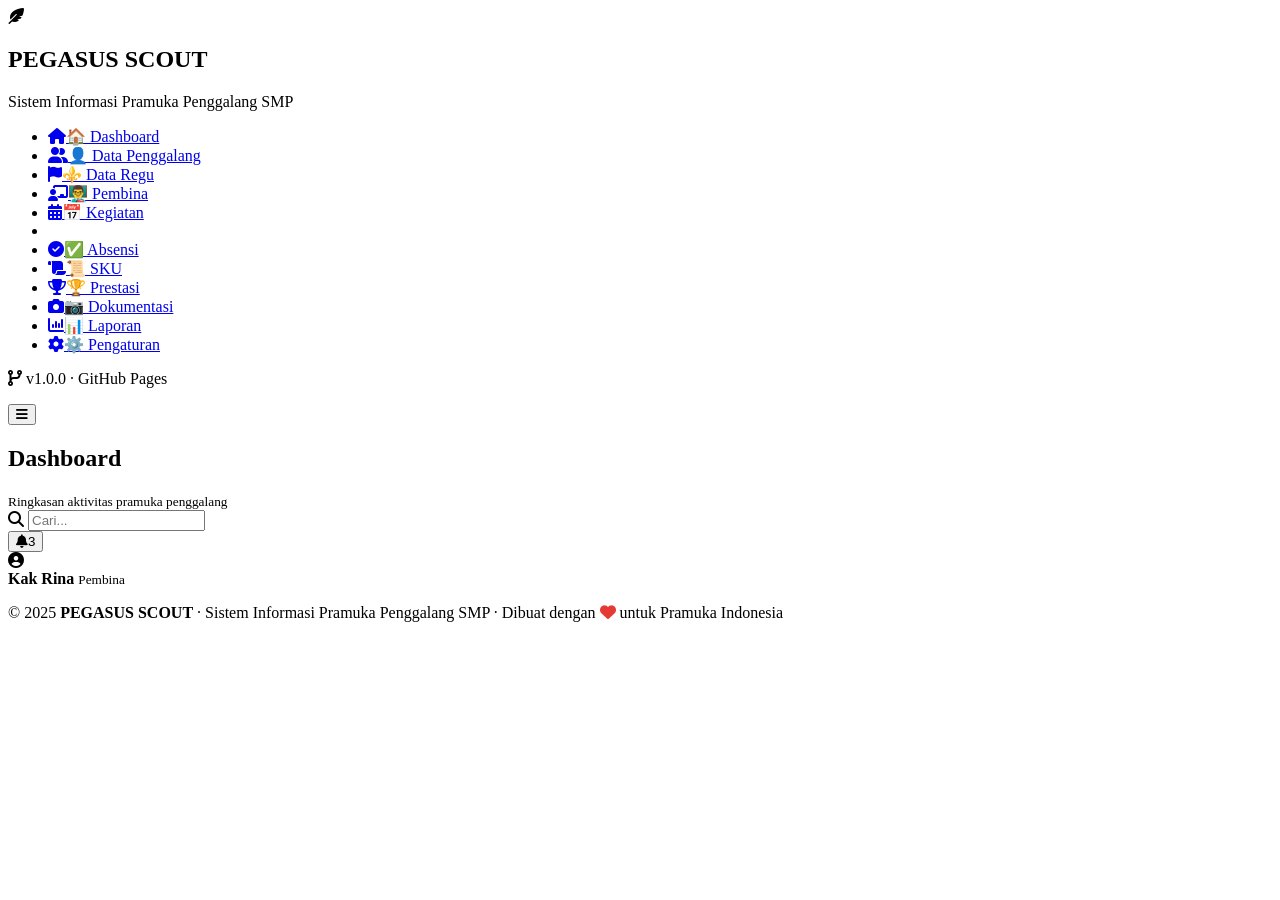
==== index.html @ 275eba56 "Create index.html" ====
<!DOCTYPE html>
<html lang="id">
<head>
  <meta charset="UTF-8" />
  <meta name="viewport" content="width=device-width, initial-scale=1.0" />
  <meta name="description" content="PEGASUS SCOUT - Sistem Informasi Pramuka Penggalang SMP" />
  <title>PEGASUS SCOUT | Sistem Informasi Pramuka Penggalang SMP</title>
  <link rel="icon" href="data:image/svg+xml,<svg xmlns='http://www.w3.org/2000/svg' viewBox='0 0 100 100'><text y='.9em' font-size='90'>⚜️</text></svg>" />
  <link rel="stylesheet" href="https://cdnjs.cloudflare.com/ajax/libs/font-awesome/6.5.0/css/all.min.css" />
  <link rel="stylesheet" href="css/style.css" />
</head>
<body>

  <!-- ================= SIDEBAR ================= -->
  <aside class="sidebar" id="sidebar">
    <div class="brand">
      <div class="brand-logo">
        <i class="fas fa-feather-alt"></i>
      </div>
      <div class="brand-text">
        <h1>PEGASUS SCOUT</h1>
        <p>Sistem Informasi Pramuka Penggalang SMP</p>
      </div>
    </div>

    <nav class="nav">
      <ul>
        <li><a href="#" class="nav-link active" data-page="dashboard"><i class="fas fa-house"></i><span>🏠 Dashboard</span></a></li>
        <li><a href="#" class="nav-link" data-page="penggalang"><i class="fas fa-user-group"></i><span>👤 Data Penggalang</span></a></li>
        <li><a href="#" class="nav-link" data-page="regu"><i class="fas fa-flag"></i><span>⚜️ Data Regu</span></a></li>
        <li><a href="#" class="nav-link" data-page="pembina"><i class="fas fa-chalkboard-user"></i><span>👨‍🏫 Pembina</span></a></li>
        <li><a href="#" class="nav-link" data-page="kegiatan"><i class="fas fa-calendar-days"></i><span>📅 Kegiatan</span></a></li>
        <li class="nav-divider"></li>
        <li><a href="#" class="nav-link" data-page="absensi"><i class="fas fa-circle-check"></i><span>✅ Absensi</span></a></li>
        <li><a href="#" class="nav-link" data-page="sku"><i class="fas fa-scroll"></i><span>📜 SKU</span></a></li>
        <li><a href="#" class="nav-link" data-page="prestasi"><i class="fas fa-trophy"></i><span>🏆 Prestasi</span></a></li>
        <li><a href="#" class="nav-link" data-page="dokumentasi"><i class="fas fa-camera"></i><span>📷 Dokumentasi</span></a></li>
        <li><a href="#" class="nav-link" data-page="laporan"><i class="fas fa-chart-column"></i><span>📊 Laporan</span></a></li>
        <li><a href="#" class="nav-link" data-page="pengaturan"><i class="fas fa-gear"></i><span>⚙️ Pengaturan</span></a></li>
      </ul>
    </nav>

    <div class="sidebar-footer">
      <p><i class="fas fa-code-branch"></i> v1.0.0 · GitHub Pages</p>
    </div>
  </aside>

  <!-- ================= MAIN ================= -->
  <main class="main">
    <header class="topbar">
      <button class="menu-toggle" id="menuToggle" aria-label="Toggle menu">
        <i class="fas fa-bars"></i>
      </button>
      <div class="topbar-title">
        <h2 id="pageTitle">Dashboard</h2>
        <small id="pageSubtitle">Ringkasan aktivitas pramuka penggalang</small>
      </div>
      <div class="topbar-actions">
        <div class="search-box">
          <i class="fas fa-search"></i>
          <input type="text" placeholder="Cari..." />
        </div>
        <button class="icon-btn" title="Notifikasi"><i class="fas fa-bell"></i><span class="badge">3</span></button>
        <div class="user-profile">
          <i class="fas fa-circle-user"></i>
          <div>
            <strong>Kak Rina</strong>
            <small>Pembina</small>
          </div>
        </div>
      </div>
    </header>

    <section class="content" id="content"></section>

    <footer class="footer">
      <p>© 2025 <strong>PEGASUS SCOUT</strong> · Sistem Informasi Pramuka Penggalang SMP · Dibuat dengan <i class="fas fa-heart" style="color:#e53935"></i> untuk Pramuka Indonesia</p>
    </footer>
  </main>

  <script src="js/app.js"></script>
</body>
</html>
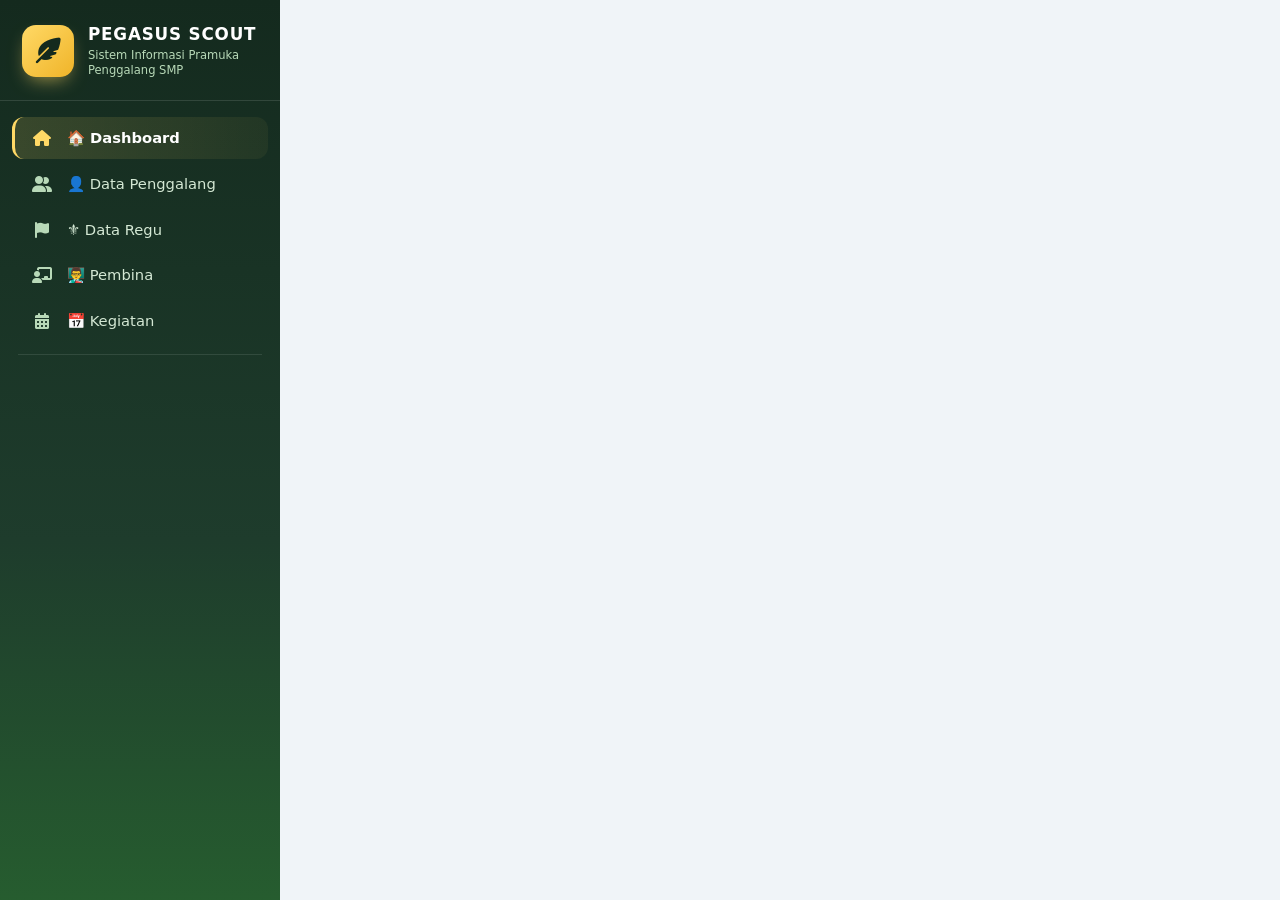
==== commit 3c1cda91: "Update index.html" ====
--- a/index.html
+++ b/index.html
@@ -1,83 +1,30 @@
 <!DOCTYPE html>
 <html lang="id">
 <head>
-  <meta charset="UTF-8" />
-  <meta name="viewport" content="width=device-width, initial-scale=1.0" />
-  <meta name="description" content="PEGASUS SCOUT - Sistem Informasi Pramuka Penggalang SMP" />
-  <title>PEGASUS SCOUT | Sistem Informasi Pramuka Penggalang SMP</title>
-  <link rel="icon" href="data:image/svg+xml,<svg xmlns='http://www.w3.org/2000/svg' viewBox='0 0 100 100'><text y='.9em' font-size='90'>⚜️</text></svg>" />
-  <link rel="stylesheet" href="https://cdnjs.cloudflare.com/ajax/libs/font-awesome/6.5.0/css/all.min.css" />
-  <link rel="stylesheet" href="css/style.css" />
+<meta charset="UTF-8" />
+<meta name="viewport" content="width=device-width, initial-scale=1.0" />
+<title>PEGASUS SCOUT | Dashboard</title>
+<link rel="icon" href="data:image/svg+xml,<svg xmlns='http://www.w3.org/2000/svg' viewBox='0 0 100 100'><text y='.9em' font-size='90'>⚜️</text></svg>" />
+<link rel="stylesheet" href="https://cdnjs.cloudflare.com/ajax/libs/font-awesome/6.5.0/css/all.min.css" />
+<link rel="stylesheet" href="css/style.css" />
 </head>
 <body>
 
-  <!-- ================= SIDEBAR ================= -->
-  <aside class="sidebar" id="sidebar">
-    <div class="brand">
-      <div class="brand-logo">
-        <i class="fas fa-feather-alt"></i>
-      </div>
-      <div class="brand-text">
-        <h1>PEGASUS SCOUT</h1>
-        <p>Sistem Informasi Pramuka Penggalang SMP</p>
-      </div>
+<aside class="sidebar" id="sidebar">
+  <div class="brand">
+    <div class="brand-logo"><i class="fas fa-feather-alt"></i></div>
+    <div class="brand-text">
+      <h1>PEGASUS SCOUT</h1>
+      <p>Sistem Informasi Pramuka Penggalang SMP</p>
     </div>
+  </div>
 
-    <nav class="nav">
-      <ul>
-        <li><a href="#" class="nav-link active" data-page="dashboard"><i class="fas fa-house"></i><span>🏠 Dashboard</span></a></li>
-        <li><a href="#" class="nav-link" data-page="penggalang"><i class="fas fa-user-group"></i><span>👤 Data Penggalang</span></a></li>
-        <li><a href="#" class="nav-link" data-page="regu"><i class="fas fa-flag"></i><span>⚜️ Data Regu</span></a></li>
-        <li><a href="#" class="nav-link" data-page="pembina"><i class="fas fa-chalkboard-user"></i><span>👨‍🏫 Pembina</span></a></li>
-        <li><a href="#" class="nav-link" data-page="kegiatan"><i class="fas fa-calendar-days"></i><span>📅 Kegiatan</span></a></li>
-        <li class="nav-divider"></li>
-        <li><a href="#" class="nav-link" data-page="absensi"><i class="fas fa-circle-check"></i><span>✅ Absensi</span></a></li>
-        <li><a href="#" class="nav-link" data-page="sku"><i class="fas fa-scroll"></i><span>📜 SKU</span></a></li>
-        <li><a href="#" class="nav-link" data-page="prestasi"><i class="fas fa-trophy"></i><span>🏆 Prestasi</span></a></li>
-        <li><a href="#" class="nav-link" data-page="dokumentasi"><i class="fas fa-camera"></i><span>📷 Dokumentasi</span></a></li>
-        <li><a href="#" class="nav-link" data-page="laporan"><i class="fas fa-chart-column"></i><span>📊 Laporan</span></a></li>
-        <li><a href="#" class="nav-link" data-page="pengaturan"><i class="fas fa-gear"></i><span>⚙️ Pengaturan</span></a></li>
-      </ul>
-    </nav>
-
-    <div class="sidebar-footer">
-      <p><i class="fas fa-code-branch"></i> v1.0.0 · GitHub Pages</p>
-    </div>
-  </aside>
-
-  <!-- ================= MAIN ================= -->
-  <main class="main">
-    <header class="topbar">
-      <button class="menu-toggle" id="menuToggle" aria-label="Toggle menu">
-        <i class="fas fa-bars"></i>
-      </button>
-      <div class="topbar-title">
-        <h2 id="pageTitle">Dashboard</h2>
-        <small id="pageSubtitle">Ringkasan aktivitas pramuka penggalang</small>
-      </div>
-      <div class="topbar-actions">
-        <div class="search-box">
-          <i class="fas fa-search"></i>
-          <input type="text" placeholder="Cari..." />
-        </div>
-        <button class="icon-btn" title="Notifikasi"><i class="fas fa-bell"></i><span class="badge">3</span></button>
-        <div class="user-profile">
-          <i class="fas fa-circle-user"></i>
-          <div>
-            <strong>Kak Rina</strong>
-            <small>Pembina</small>
-          </div>
-        </div>
-      </div>
-    </header>
-
-    <section class="content" id="content"></section>
-
-    <footer class="footer">
-      <p>© 2025 <strong>PEGASUS SCOUT</strong> · Sistem Informasi Pramuka Penggalang SMP · Dibuat dengan <i class="fas fa-heart" style="color:#e53935"></i> untuk Pramuka Indonesia</p>
-    </footer>
-  </main>
-
-  <script src="js/app.js"></script>
-</body>
-</html>
+  <nav class="nav">
+    <ul id="navList">
+      <li><a href="#dashboard" class="nav-link active" data-page="dashboard"><i class="fas fa-house"></i><span>🏠 Dashboard</span></a></li>
+      <li><a href="#penggalang" class="nav-link" data-page="penggalang"><i class="fas fa-user-group"></i><span>👤 Data Penggalang</span></a></li>
+      <li><a href="#regu" class="nav-link" data-page="regu"><i class="fas fa-flag"></i><span>⚜️ Data Regu</span></a></li>
+      <li><a href="#pembina" class="nav-link" data-page="pembina" data-pembina-only><i class="fas fa-chalkboard-user"></i><span>👨‍🏫 Pembina</span></a></li>
+      <li><a href="#kegiatan" class="nav-link" data-page="kegiatan" data-pembina-only><i class="fas fa-calendar-days"></i><span>📅 Kegiatan</span></a></li>
+      <li class="nav-divider"></li>
+      <li><a href="#absensi" class="nav-link" data-page="absensi"><i
--- a/css/style.css
+++ b/css/style.css
@@ -0,0 +1,152 @@
+*{margin:0;padding:0;box-sizing:border-box}
+:root{
+  --primary:#1e3c2c;--primary-light:#2e7d32;--primary-dark:#142a1e;
+  --accent:#ffd966;--bg:#f0f4f8;--card:#ffffff;--text:#1f2937;
+  --muted:#6b7280;--border:#e5e7eb;--success:#10b981;--danger:#ef4444;
+  --warning:#f59e0b;--info:#3b82f6;
+  --shadow:0 8px 24px -8px rgba(30,60,44,.12);--radius:16px;
+}
+body{font-family:'Segoe UI',Roboto,system-ui,sans-serif;background:var(--bg);color:var(--text);display:flex;min-height:100vh;overflow-x:hidden}
+
+/* SIDEBAR */
+.sidebar{width:280px;background:linear-gradient(180deg,var(--primary-dark) 0%,var(--primary) 60%,var(--primary-light) 140%);color:#e9f5e9;display:flex;flex-direction:column;height:100vh;position:sticky;top:0;overflow-y:auto;transition:transform .3s ease;z-index:100}
+.sidebar::-webkit-scrollbar{width:6px}
+.sidebar::-webkit-scrollbar-thumb{background:rgba(255,255,255,.2);border-radius:3px}
+.brand{display:flex;align-items:center;gap:14px;padding:24px 22px 22px;border-bottom:1px solid rgba(255,255,255,.12)}
+.brand-logo{width:52px;height:52px;background:linear-gradient(135deg,var(--accent),#f0b429);border-radius:14px;display:grid;place-items:center;font-size:1.6rem;color:var(--primary-dark);box-shadow:0 8px 18px -6px rgba(255,217,102,.6);flex-shrink:0}
+.brand-text h1{font-size:1.05rem;font-weight:700;letter-spacing:.8px;color:#fff;line-height:1.2}
+.brand-text p{font-size:.72rem;color:#b8d9b8;margin-top:4px;line-height:1.3}
+.nav{flex:1;padding:16px 12px}
+.nav ul{list-style:none;display:flex;flex-direction:column;gap:4px}
+.nav-divider{height:1px;background:rgba(255,255,255,.1);margin:8px 6px}
+.nav-link{display:flex;align-items:center;gap:14px;padding:12px 16px;border-radius:12px;color:#d4e8d4;text-decoration:none;font-size:.92rem;font-weight:500;transition:all .2s ease;border-left:3px solid transparent}
+.nav-link i{width:22px;font-size:1rem;text-align:center;color:#b8d9b8;transition:color .2s}
+.nav-link:hover{background:rgba(255,255,255,.08);color:#fff;transform:translateX(3px)}
+.nav-link:hover i{color:var(--accent)}
+.nav-link.active{background:linear-gradient(90deg,rgba(255,217,102,.15),rgba(255,217,102,.05));color:#fff;border-left-color:var(--accent);font-weight:600}
+.nav-link.active i{color:var(--accent)}
+.sidebar-footer{padding:16px 22px 20px;font-size:.72rem;color:#a8c5a8;text-align:center;border-top:1px solid rgba(255,255,255,.1)}
+
+/* MAIN */
+.main{flex:1;display:flex;flex-direction:column;min-width:0}
+.topbar{background:#fff;padding:16px 28px;display:flex;align-items:center;gap:20px;border-bottom:1px solid var(--border);box-shadow:0 2px 12px rgba(0,0,0,.03);position:sticky;top:0;z-index:50}
+.menu-toggle{display:none;background:none;border:none;font-size:1.3rem;color:var(--primary);cursor:pointer;padding:6px;border-radius:8px}
+.menu-toggle:hover{background:#f0f4f8}
+.topbar-title h2{font-size:1.4rem;color:var(--primary);font-weight:700;line-height:1.2}
+.topbar-title small{color:var(--muted);font-size:.82rem}
+.topbar-actions{margin-left:auto;display:flex;align-items:center;gap:14px;position:relative}
+.icon-btn{position:relative;width:40px;height:40px;border-radius:50%;border:1px solid var(--border);background:#fff;color:var(--primary);cursor:pointer;font-size:1rem;transition:all .2s}
+.icon-btn:hover{background:#f0f4f8;transform:translateY(-2px)}
+.icon-btn .badge{position:absolute;top:-4px;right:-4px;background:var(--danger);color:#fff;font-size:.65rem;padding:2px 6px;border-radius:10px;font-weight:700}
+.user-profile{display:flex;align-items:center;gap:10px;padding:6px 14px 6px 8px;background:#f0f7f0;border-radius:30px;border:1px solid #dcecdc;transition:all .2s}
+.user-profile:hover{background:#e4f0e4;box-shadow:0 4px 12px -4px rgba(46,125,50,.3)}
+.user-profile i.fa-circle-user{font-size:1.7rem;color:var(--primary-light)}
+.user-profile strong{display:block;font-size:.85rem;color:var(--primary);line-height:1.2}
+.user-profile small{font-size:.72rem;color:var(--muted)}
+
+/* DROPDOWN */
+.user-dropdown{position:absolute;top:calc(100% + 10px);right:0;width:260px;background:#fff;border-radius:16px;box-shadow:0 20px 40px -12px rgba(0,0,0,.2);border:1px solid var(--border);padding:8px;opacity:0;visibility:hidden;transform:translateY(-8px);transition:all .2s ease;z-index:200}
+.user-dropdown.show{opacity:1;visibility:visible;transform:translateY(0)}
+.ud-header{display:flex;align-items:center;gap:12px;padding:12px}
+.ud-header strong{display:block;font-size:.92rem;color:var(--primary);line-height:1.2}
+.ud-header small{font-size:.75rem;color:var(--muted)}
+.user-dropdown hr{border:none;border-top:1px solid var(--border);margin:4px 0}
+.ud-item{width:100%;background:none;border:none;text-align:left;padding:11px 14px;border-radius:10px;font-size:.88rem;color:#374151;cursor:pointer;display:flex;align-items:center;gap:12px;transition:all .15s;font-weight:500}
+.ud-item:hover{background:#f0f7f0;color:var(--primary)}
+.ud-item i{width:18px;color:var(--primary-light)}
+.ud-item.danger{color:var(--danger)}
+.ud-item.danger i{color:var(--danger)}
+.ud-item.danger:hover{background:#fee2e2}
+
+/* CONTENT */
+.content{flex:1;padding:28px;display:flex;flex-direction:column;gap:24px}
+.loading{text-align:center;padding:60px 20px;color:var(--muted);font-size:1rem}
+.loading i{font-size:1.5rem;color:var(--primary-light);margin-right:8px}
+
+.welcome-card{background:linear-gradient(135deg,var(--primary) 0%,var(--primary-light) 100%);border-radius:var(--radius);padding:32px 36px;color:#fff;display:flex;justify-content:space-between;align-items:center;gap:20px;position:relative;overflow:hidden;box-shadow:var(--shadow)}
+.welcome-card::before{content:'';position:absolute;width:240px;height:240px;background:radial-gradient(circle,rgba(255,217,102,.25),transparent 70%);top:-80px;right:-60px;border-radius:50%}
+.welcome-card h1{font-size:1.85rem;font-weight:700;margin-bottom:8px;letter-spacing:.3px}
+.welcome-card p{color:#cfe8cf;max-width:620px;font-size:.95rem;line-height:1.5}
+.welcome-card .welcome-icon{font-size:5rem;color:var(--accent);opacity:.85;filter:drop-shadow(0 8px 20px rgba(0,0,0,.25));flex-shrink:0;z-index:1}
+
+.stats-grid{display:grid;grid-template-columns:repeat(auto-fit,minmax(210px,1fr));gap:20px}
+.stat-card{background:var(--card);border-radius:var(--radius);padding:22px;display:flex;align-items:center;gap:18px;box-shadow:var(--shadow);border:1px solid #eaf2ea;transition:transform .25s ease,box-shadow .25s ease}
+.stat-card:hover{transform:translateY(-5px);box-shadow:0 20px 32px -12px rgba(30,60,44,.2)}
+.stat-icon{width:56px;height:56px;border-radius:16px;display:grid;place-items:center;font-size:1.5rem;flex-shrink:0}
+.stat-icon.green{background:#e8f5e9;color:#2e7d32}
+.stat-icon.blue{background:#e3f2fd;color:#1565c0}
+.stat-icon.amber{background:#fff8e1;color:#ef6c00}
+.stat-icon.purple{background:#f3e5f5;color:#6a1b9a}
+.stat-info h3{font-size:1.8rem;font-weight:700;color:var(--primary);line-height:1}
+.stat-info p{font-size:.78rem;color:var(--muted);text-transform:uppercase;letter-spacing:.6px;font-weight:600;margin-top:6px}
+
+.panel{background:var(--card);border-radius:var(--radius);padding:24px 28px;box-shadow:var(--shadow);border:1px solid #eaf2ea}
+.panel-header{display:flex;align-items:center;justify-content:space-between;margin-bottom:18px;flex-wrap:wrap;gap:12px}
+.panel-header h2{font-size:1.2rem;color:var(--primary);display:flex;align-items:center;gap:10px;font-weight:700}
+.panel-header h2 i{color:var(--primary-light)}
+.btn{background:var(--primary-light);color:#fff;border:none;padding:9px 18px;border-radius:10px;font-size:.85rem;font-weight:600;cursor:pointer;display:inline-flex;align-items:center;gap:8px;transition:all .2s}
+.btn:hover{background:var(--primary);transform:translateY(-2px);box-shadow:0 8px 16px -6px rgba(46,125,50,.5)}
+.btn.secondary{background:#eef3ee;color:var(--primary)}
+.btn.secondary:hover{background:#dce7dc}
+.btn.danger{background:#ef4444;color:#fff}
+.btn.danger:hover{background:#c62828}
+
+.table-wrap{overflow-x:auto}
+table{width:100%;border-collapse:collapse;font-size:.9rem}
+thead th{background:#f3f7f3;color:var(--primary);text-align:left;padding:12px 14px;font-weight:700;font-size:.78rem;text-transform:uppercase;letter-spacing:.5px;border-bottom:2px solid #e0ebe0;white-space:nowrap}
+tbody td{padding:14px;border-bottom:1px solid var(--border);color:#374151}
+tbody tr:hover{background:#f9fdf9}
+tbody tr:last-child td{border-bottom:none}
+.pill{display:inline-block;padding:4px 12px;border-radius:20px;font-size:.72rem;font-weight:700}
+.pill.success{background:#d1fae5;color:#065f46}
+.pill.warning{background:#fef3c7;color:#92400e}
+.pill.danger{background:#fee2e2;color:#991b1b}
+.pill.info{background:#dbeafe;color:#1e40af}
+
+.placeholder{text-align:center;padding:48px 20px;border-radius:var(--radius);border:2px dashed #c8dfc8;background:#f9fdf9;color:#557a55}
+.placeholder i{font-size:2.8rem;color:#86b886;display:block;margin-bottom:14px}
+.placeholder h3{font-size:1.1rem;color:var(--primary);margin-bottom:6px}
+.placeholder p{font-size:.9rem}
+
+.footer{padding:18px 28px;border-top:1px solid var(--border);text-align:center;color:var(--muted);font-size:.82rem;background:#fff}
+.footer strong{color:var(--primary)}
+
+/* MODAL */
+.modal-overlay{position:fixed;inset:0;background:rgba(0,0,0,.5);z-index:500;display:none;align-items:center;justify-content:center;padding:20px}
+.modal-overlay.show{display:flex}
+.modal{background:#fff;border-radius:20px;max-width:520px;width:100%;max-height:90vh;overflow-y:auto;padding:28px;box-shadow:0 30px 60px -20px rgba(0,0,0,.4);animation:modalIn .25s ease}
+@keyframes modalIn{from{opacity:0;transform:scale(.95)}to{opacity:1;transform:scale(1)}}
+.modal h3{color:var(--primary);font-size:1.3rem;margin-bottom:18px;display:flex;align-items:center;gap:10px}
+.modal h3 i{color:var(--primary-light)}
+.form-group{margin-bottom:16px}
+.form-group label{display:block;font-size:.82rem;font-weight:700;color:var(--primary);margin-bottom:6px;text-transform:uppercase;letter-spacing:.4px}
+.form-group input,.form-group select,.form-group textarea{width:100%;padding:11px 14px;border:2px solid var(--border);border-radius:10px;font-size:.92rem;color:var(--text);background:#fff;font-family:inherit;transition:border-color .2s}
+.form-group input:focus,.form-group select:focus,.form-group textarea:focus{outline:none;border-color:var(--primary-light)}
+.modal-actions{display:flex;gap:10px;justify-content:flex-end;margin-top:22px}
+
+.sidebar-overlay{display:none;position:fixed;inset:0;background:rgba(0,0,0,.5);z-index:99}
+.sidebar-overlay.active{display:block}
+
+@media(max-width:992px){.sidebar{width:240px}.welcome-card{padding:26px}.welcome-card h1{font-size:1.5rem}.welcome-card .welcome-icon{font-size:4rem}}
+@media(max-width:820px){
+  .sidebar{position:fixed;transform:translateX(-100%);width:270px;box-shadow:6px 0 30px rgba(0,0,0,.25)}
+  .sidebar.open{transform:translateX(0)}
+  .menu-toggle{display:block}
+  .content{padding:20px 16px}
+  .topbar{padding:14px 18px}
+}
+@media(max-width:560px){
+  .topbar-title h2{font-size:1.1rem}
+  .topbar-title small{display:none}
+  .user-profile div{display:none}
+  .user-profile{padding:6px}
+  .welcome-card{flex-direction:column;align-items:flex-start}
+  .welcome-card .welcome-icon{font-size:3.5rem;align-self:flex-end}
+  .welcome-card h1{font-size:1.3rem}
+  .stats-grid{grid-template-columns:1fr 1fr;gap:14px}
+  .stat-card{padding:16px;gap:12px}
+  .stat-icon{width:44px;height:44px;font-size:1.1rem}
+  .stat-info h3{font-size:1.4rem}
+  .panel{padding:18px}
+}
+@media(max-width:400px){.stats-grid{grid-template-columns:1fr}}
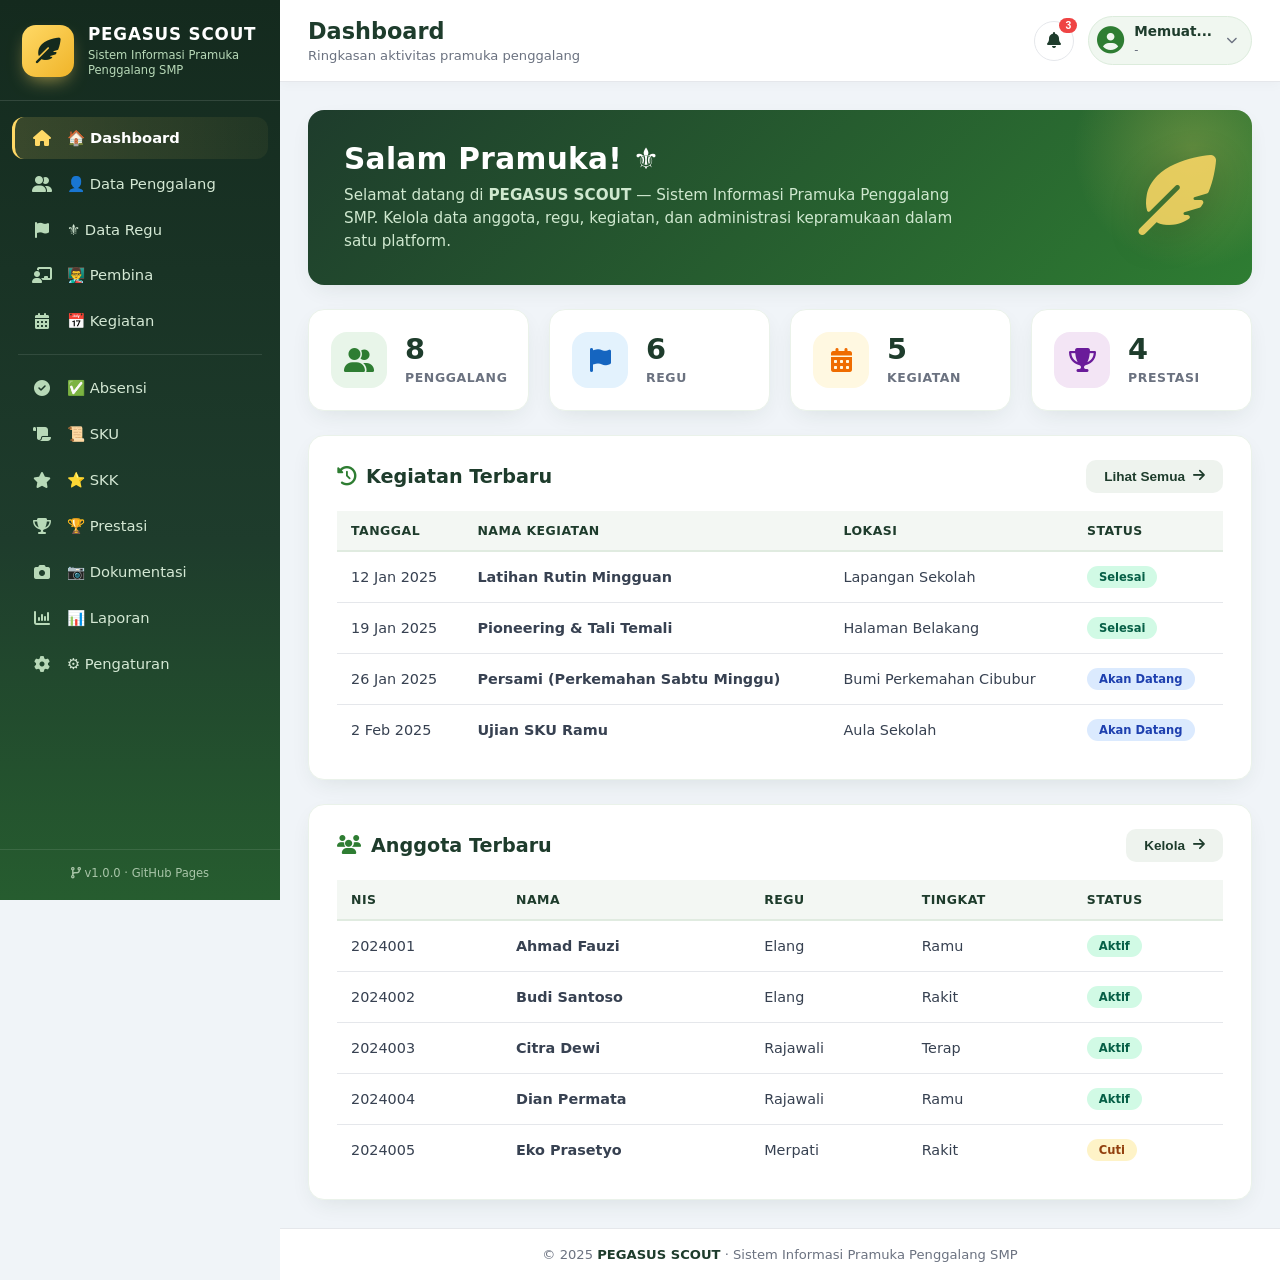
==== commit fbfc93e5: "Update index.html" ====
--- a/index.html
+++ b/index.html
@@ -27,4 +27,68 @@
       <li><a href="#pembina" class="nav-link" data-page="pembina" data-pembina-only><i class="fas fa-chalkboard-user"></i><span>👨‍🏫 Pembina</span></a></li>
       <li><a href="#kegiatan" class="nav-link" data-page="kegiatan" data-pembina-only><i class="fas fa-calendar-days"></i><span>📅 Kegiatan</span></a></li>
       <li class="nav-divider"></li>
-      <li><a href="#absensi" class="nav-link" data-page="absensi"><i
+      <li><a href="#absensi" class="nav-link" data-page="absensi"><i class="fas fa-circle-check"></i><span>✅ Absensi</span></a></li>
+      <li><a href="#sku" class="nav-link" data-page="sku"><i class="fas fa-scroll"></i><span>📜 SKU</span></a></li>
+      <li><a href="#skk" class="nav-link" data-page="skk"><i class="fas fa-star"></i><span>⭐ SKK</span></a></li>
+      <li><a href="#prestasi" class="nav-link" data-page="prestasi" data-pembina-only><i class="fas fa-trophy"></i><span>🏆 Prestasi</span></a></li>
+      <li><a href="#dokumentasi" class="nav-link" data-page="dokumentasi" data-pembina-only><i class="fas fa-camera"></i><span>📷 Dokumentasi</span></a></li>
+      <li><a href="#laporan" class="nav-link" data-page="laporan" data-pembina-only><i class="fas fa-chart-column"></i><span>📊 Laporan</span></a></li>
+      <li><a href="#pengaturan" class="nav-link" data-page="pengaturan"><i class="fas fa-gear"></i><span>⚙️ Pengaturan</span></a></li>
+    </ul>
+  </nav>
+
+  <div class="sidebar-footer">
+    <p><i class="fas fa-code-branch"></i> v1.0.0 · GitHub Pages</p>
+  </div>
+</aside>
+
+<main class="main">
+  <header class="topbar">
+    <button class="menu-toggle" id="menuToggle"><i class="fas fa-bars"></i></button>
+    <div class="topbar-title">
+      <h2 id="pageTitle">Dashboard</h2>
+      <small id="pageSubtitle">Memuat...</small>
+    </div>
+    <div class="topbar-actions">
+      <button class="icon-btn" title="Notifikasi"><i class="fas fa-bell"></i><span class="badge">3</span></button>
+
+      <div class="user-profile" id="userProfile" style="cursor:pointer">
+        <img id="userAvatar" src="" alt="" style="width:38px;height:38px;border-radius:50%;object-fit:cover;display:none" />
+        <i id="userAvatarFallback" class="fas fa-circle-user"></i>
+        <div>
+          <strong id="userName">Memuat...</strong>
+          <small id="userRole">-</small>
+        </div>
+        <i class="fas fa-chevron-down" style="font-size:.7rem;color:#6b7280;margin-left:4px"></i>
+      </div>
+
+      <div class="user-dropdown" id="userDropdown">
+        <div class="ud-header">
+          <img id="udAvatar" src="" alt="" style="width:48px;height:48px;border-radius:50%;object-fit:cover;display:none" />
+          <i id="udAvatarFallback" class="fas fa-circle-user" style="font-size:2.6rem;color:#2e7d32"></i>
+          <div>
+            <strong id="udName">-</strong>
+          </div>
+        </div>
+        <hr />
+        <button class="ud-item" id="btnProfile"><i class="fas fa-id-card"></i> Profil Saya</button>
+        <button class="ud-item" id="btnSettings"><i class="fas fa-gear"></i> Pengaturan</button>
+        <button class="ud-item danger" id="btnLogout"><i class="fas fa-right-from-bracket"></i> Keluar</button>
+      </div>
+    </div>
+  </header>
+
+  <section class="content" id="content">
+    <div class="loading"><i class="fas fa-spinner fa-spin"></i> Memuat data...</div>
+  </section>
+
+  <footer class="footer">
+    <p>© 2025 <strong>PEGASUS SCOUT</strong> · Sistem Informasi Pramuka Penggalang SMP</p>
+  </footer>
+</main>
+
+<div class="modal-overlay" id="modalOverlay"></div>
+
+<script type="module" src="js/app.js"></script>
+</body>
+</html>
